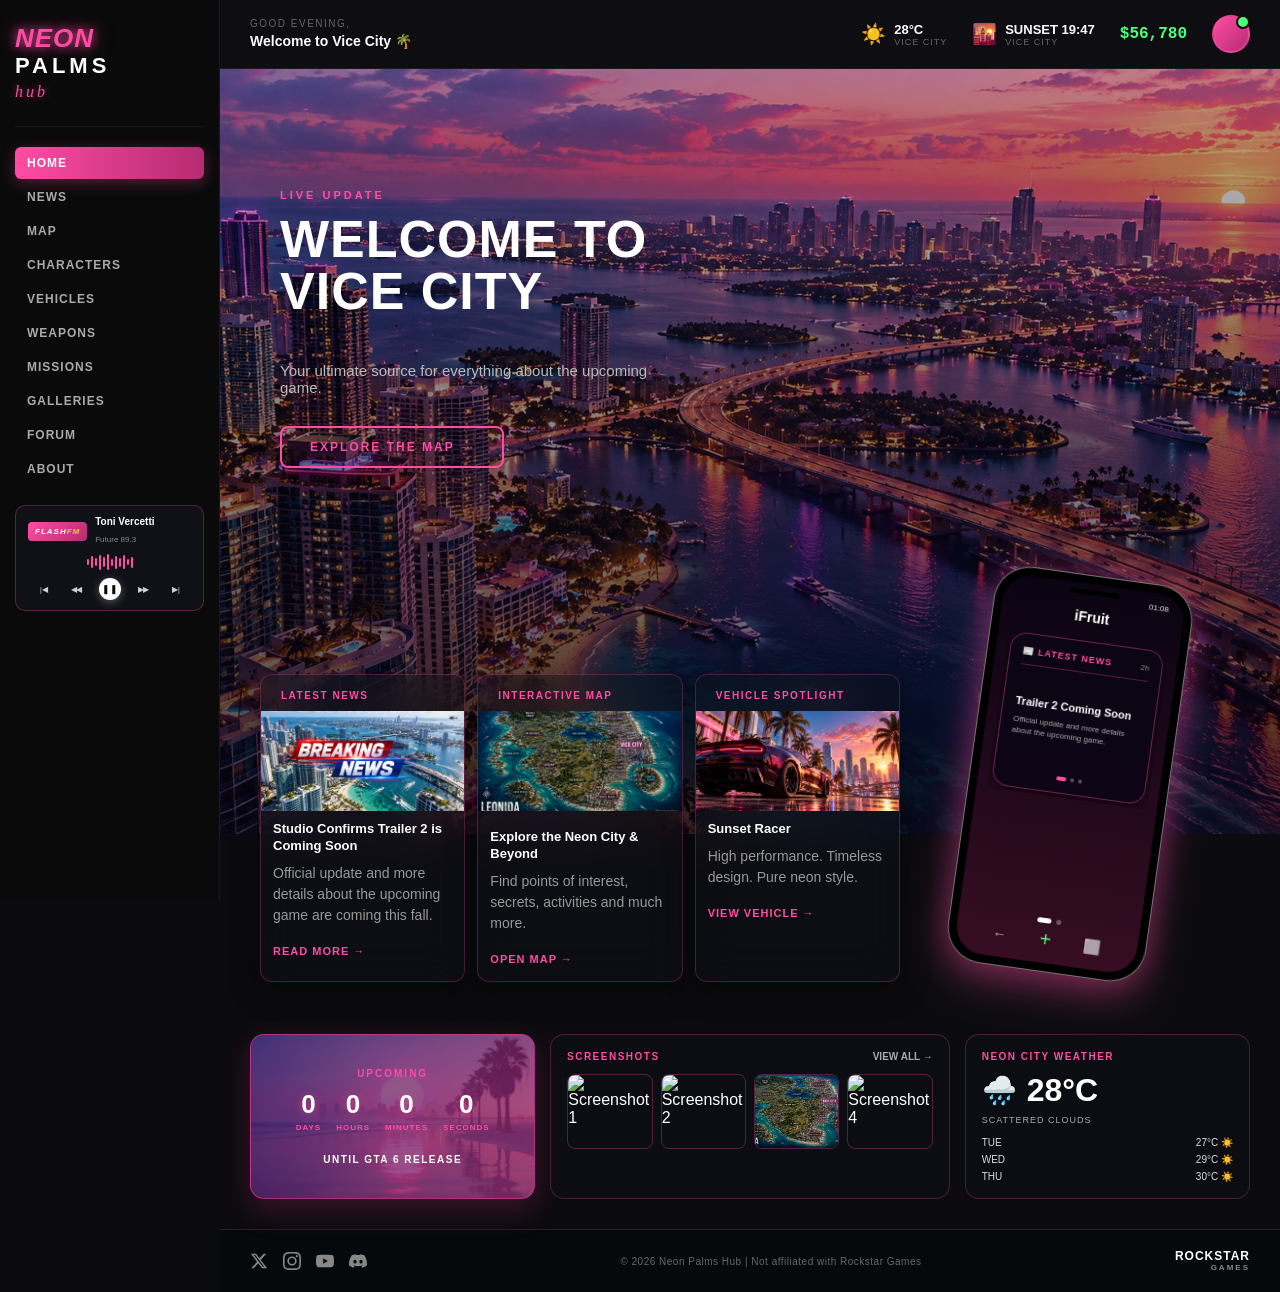
==== index.html @ c3caaa73 "Update index.html" ====
<!DOCTYPE html>
<html lang="en">
<head>
<meta charset="UTF-8">
<meta name="viewport" content="width=device-width, initial-scale=1.0">

<title>Neon Palms Hub</title>

<link rel="stylesheet" href="style.css?v=97">
</head> 

<body>

<div class="app-layout">


 <!-- LEFT SIDEBAR -->
  <aside class="sidebar">
    <div class="sidebar-brand">
  <div class="brand-neon">NEON</div>
  <div class="brand-palms">PALMS</div>
  <div class="brand-hub">hub</div>
</div>

  <nav class="sidebar-nav">
  <a href="#" class="active">HOME</a>
  <a href="news.html">NEWS</a>
  <a href="map/map.html">MAP</a>
  <a href="#">CHARACTERS</a>
  <a href="vehicles/vehicles.html">VEHICLES</a>
  <a href="#">WEAPONS</a>
  <a href="#">MISSIONS</a>
  <a href="#">GALLERIES</a>
  <a href="#">FORUM</a>
  <a href="#">ABOUT</a>
</nav>
    <!-- FLASH FM RADIO -->
    <div class="flash-fm">
      <div class="flash-fm-header">
        <div class="flash-fm-logo">FLASH<span>FM</span></div>
        <div class="flash-fm-info">
          <strong>Toni Vercetti</strong>
          <small>Future 89.3</small>
        </div>
      </div>

      <div class="flash-fm-wave">
        <span></span><span></span><span></span><span></span>
        <span></span><span></span><span></span><span></span>
        <span></span><span></span><span></span><span></span>
      </div>

 <div class="flash-fm-controls">
  <span>|◀</span>
  <span>◀◀</span>
  <span class="play">❚❚</span>
  <span>▶▶</span>
  <span>▶|</span>
</div>
    </div>
  </aside>

  <!-- MAIN CONTENT -->
  <main class="main-content">

    <!-- TOP BAR -->
    <div class="topbar-info">
      <div class="greeting">
        <small>GOOD EVENING,</small>
        <span>Welcome to Vice City 🌴</span>
      </div>

      <div class="info-items">
        <div class="info-item">
          <span class="icon">☀️</span>
          <div>
            <strong>28°C</strong>
            <small>VICE CITY</small>
          </div>
        </div>

        <div class="info-item">
          <span class="icon">🌇</span>
          <div>
            <strong>SUNSET 19:47</strong>
            <small>VICE CITY</small>
          </div>
        </div>

        <div class="info-item money">
          <strong>$56,780</strong>
        </div>

        <div class="avatar"></div>
      </div>
    </div>

    <!-- HERO -->
   <section class="hero">
  <small class="hero-tag">LIVE UPDATE</small>
  <h1>WELCOME TO<br>VICE CITY</h1>
  <p><p>Your ultimate source for everything about the upcoming game.</p>
  <button class="hero-btn">EXPLORE THE MAP →</button>
</section>
    <!-- CARDS + PHONE -->
    <section class="cards-section">
      <div class="cards-and-phone">

        <!-- LEFT: CARDS -->
        <div class="cards-grid">

          <!-- CARD 1 -->
          <div class="card">
            <small class="card-tag">LATEST NEWS</small>
            <img src="9E0396A2-DF76-4925-8F25-4E85D423ED23.png">
            <div class="card-content">
              <h3>Studio Confirms Trailer 2 is Coming Soon</h3>
<p>Official update and more details about the upcoming game are coming this fall.</p>
              <a href="#" class="read-more">READ MORE →</a>
            </div>
          </div>

          <!-- CARD 2 -->
          <div class="card">
            <small class="card-tag">INTERACTIVE MAP</small>
            <img src="C65D727B-AC5B-4603-906D-A6E5A848D5DF.png" alt="GTA 6 Map">
            <div class="card-content">
              <h3><h3>Explore the Neon City & Beyond</h3></h3>
              <p>Find points of interest, secrets, activities and much more.</p>
              <a href="map/map.html" class="read-more">OPEN MAP →</a>
            </div>
          </div>

         <!-- CARD 3 -->
<div class="card">
  <small class="card-tag">VEHICLE SPOTLIGHT</small>
  <img src="F811BF94-159E-4B72-94FC-85159CCEF93B.png" alt="Sunset Racer">
  <div class="card-content">
    <h3>Sunset Racer</h3>
    <p>High performance. Timeless design. Pure neon style.</p>
    <a href="vehicles/vehicles.html" class="read-more">VIEW VEHICLE →</a>
  </div>
</div>

        </div>

        <!-- RIGHT: PHONE -->
        <div class="phone-mockup">
  <div class="phone-frame">
    <div class="phone-screen">
      <div class="phone-notch"></div>
      <div class="phone-time" id="phoneTime">19:47</div>
      <h3 class="phone-title">iFruit</h3>
 <div class="phone-pages">

   <!-- PAGE 1: News Widget -->
<div class="phone-page page-single">
  <div class="news-widget-card">
    <div class="news-widget-header">
      <span>📰 LATEST NEWS</span>
      <small id="newsTime">2h</small>
    </div>

    <div class="news-widget-main">
     <h4 id="newsTitle">Trailer 2 Coming Soon</h4>
<p id="newsDesc">Official update and more details about the upcoming game.</p>
    </div>

    <div class="news-widget-footer">
      <div class="news-dot active" data-index="0"></div>
      <div class="news-dot" data-index="1"></div>
      <div class="news-dot" data-index="2"></div>
    </div>
  </div>
</div>


  <!-- PAGE 2: Sve ostale ikone -->
  <div class="phone-page">
    <div class="phone-app"><span class="app-icon map">🗺️</span><small>Map</small></div>
    <div class="phone-app"><span class="app-icon vehicles">🚗</span><small>Vehicles</small></div>
    <div class="phone-app"><span class="app-icon weapons">🔫</span><small>Weapons</small></div>
    <div class="phone-app"><span class="app-icon contacts">👤</span><small>Contacts</small></div>
    <div class="phone-app"><span class="app-icon missions">🎯</span><small>Missions</small></div>
    <div class="phone-app"><span class="app-icon gallery">🖼️</span><small>Gallery</small></div>
    <div class="phone-app"><span class="app-icon radio">📻</span><small>Radio</small></div>
    <div class="phone-app"><span class="app-icon settings">⚙️</span><small>Settings</small></div>
  </div>

</div>


<!-- PAGE INDICATORS -->
<div class="phone-dots">
  <span class="dot active"></span>
  <span class="dot"></span>
</div>
      <!-- PHONE BOTTOM BAR -->
<div class="phone-bottom">
  <span>←</span>
  <span class="plus">+</span>
  <span>⬜</span>
</div>
    </div>
  </div>
</div>
        
    </section>
 <!-- BOTTOM SECTION: TIMER + SCREENSHOTS + WEATHER -->
<section class="bottom-section">

  <!-- LEFT: UPCOMING TIMER -->
  <div class="upcoming-card">
    <small>UPCOMING</small>
    <div class="upcoming-timer">
      <div class="timer-block">
        <strong id="days">276</strong>
        <span>DAYS</span>
      </div>
      <div class="timer-block">
        <strong id="hours">14</strong>
        <span>HOURS</span>
      </div>
      <div class="timer-block">
        <strong id="minutes">32</strong>
        <span>MINUTES</span>
      </div>
      <div class="timer-block">
        <strong id="seconds">07</strong>
        <span>SECONDS</span>
      </div>
    </div>
    <p>UNTIL GTA 6 RELEASE</p>
  </div>

  <!-- MIDDLE: SCREENSHOTS -->
  <div class="screenshots-card">
    <div class="screenshots-header">
      <small>SCREENSHOTS</small>
      <a href="#">VIEW ALL →</a>
    </div>
    <div class="screenshots-grid">
      <img src="Jason_and_Lucia_10.jpg" alt="Screenshot 1">
      <img src="829FAF68-1581-4793-B1B5-91677BBCD508.png" alt="Screenshot 2">
      <img src="C65D727B-AC5B-4603-906D-A6E5A848D5DF.png" alt="Screenshot 3">
      <img src="713B8D01-E64C-4222-BC67-F849157B0B5C.png" alt="Screenshot 4">
    </div>
  </div>

  <!-- RIGHT: WEATHER -->
  <div class="weather-card">
    <small>NEON CITY WEATHER</small>
    <div class="weather-main">
      <span class="weather-icon">🌧️</span>
      <strong>28°C</strong>
    </div>
    <p>SCATTERED CLOUDS</p>
    <div class="weather-forecast">
      <div><span>TUE</span><span>27°C ☀️</span></div>
      <div><span>WED</span><span>29°C ☀️</span></div>
      <div><span>THU</span><span>30°C ☀️</span></div>
    </div>
  </div>

</section>


  </main>
  

</div>
<!-- FOOTER -->
<footer class="footer">
  <div class="footer-social">
    <a href="#" title="Twitter">
      <svg viewBox="0 0 24 24" width="18" height="18" fill="currentColor">
        <path d="M18.244 2.25h3.308l-7.227 8.26 8.502 11.24H16.17l-5.214-6.817L4.99 21.75H1.68l7.73-8.835L1.254 2.25H8.08l4.713 6.231zm-1.161 17.52h1.833L7.084 4.126H5.117z"/>
      </svg>
    </a>
    <a href="#" title="Instagram">
      <svg viewBox="0 0 24 24" width="18" height="18" fill="currentColor">
        <path d="M12 2.163c3.204 0 3.584.012 4.85.07 3.252.148 4.771 1.691 4.919 4.919.058 1.265.069 1.645.069 4.849 0 3.205-.012 3.584-.069 4.849-.149 3.225-1.664 4.771-4.919 4.919-1.266.058-1.644.07-4.85.07-3.204 0-3.584-.012-4.849-.07-3.26-.149-4.771-1.699-4.919-4.92-.058-1.265-.07-1.644-.07-4.849 0-3.204.013-3.583.07-4.849.149-3.227 1.664-4.771 4.919-4.919 1.266-.057 1.645-.069 4.849-.069zM12 0C8.741 0 8.333.014 7.053.072 2.695.272.273 2.69.073 7.052.014 8.333 0 8.741 0 12c0 3.259.014 3.668.072 4.948.2 4.358 2.618 6.78 6.98 6.98C8.333 23.986 8.741 24 12 24c3.259 0 3.668-.014 4.948-.072 4.354-.2 6.782-2.618 6.979-6.98.059-1.28.073-1.689.073-4.948 0-3.259-.014-3.667-.072-4.947-.196-4.354-2.617-6.78-6.979-6.98C15.668.014 15.259 0 12 0zm0 5.838a6.162 6.162 0 100 12.324 6.162 6.162 0 000-12.324zM12 16a4 4 0 110-8 4 4 0 010 8zm6.406-11.845a1.44 1.44 0 100 2.881 1.44 1.44 0 000-2.881z"/>
      </svg>
    </a>
    <a href="#" title="YouTube">
      <svg viewBox="0 0 24 24" width="18" height="18" fill="currentColor">
        <path d="M23.498 6.186a3.016 3.016 0 00-2.122-2.136C19.505 3.545 12 3.545 12 3.545s-7.505 0-9.377.505A3.017 3.017 0 00.502 6.186C0 8.07 0 12 0 12s0 3.93.502 5.814a3.016 3.016 0 002.122 2.136c1.871.505 9.376.505 9.376.505s7.505 0 9.377-.505a3.015 3.015 0 002.122-2.136C24 15.93 24 12 24 12s0-3.93-.502-5.814zM9.545 15.568V8.432L15.818 12l-6.273 3.568z"/>
      </svg>
    </a>
    <a href="#" title="Discord">
      <svg viewBox="0 0 24 24" width="18" height="18" fill="currentColor">
        <path d="M20.317 4.37a19.791 19.791 0 00-4.885-1.515.074.074 0 00-.079.037c-.21.375-.444.864-.608 1.25a18.27 18.27 0 00-5.487 0 12.64 12.64 0 00-.617-1.25.077.077 0 00-.079-.037A19.736 19.736 0 003.677 4.37a.07.07 0 00-.032.027C.533 9.046-.32 13.58.099 18.057a.082.082 0 00.031.057 19.9 19.9 0 005.993 3.03.078.078 0 00.084-.028 14.09 14.09 0 001.226-1.994.076.076 0 00-.041-.106 13.107 13.107 0 01-1.872-.892.077.077 0 01-.008-.128 10.2 10.2 0 00.372-.292.074.074 0 01.077-.01c3.928 1.793 8.18 1.793 12.062 0a.074.074 0 01.078.01c.12.098.246.198.373.292a.077.077 0 01-.006.127 12.299 12.299 0 01-1.873.892.077.077 0 00-.041.107c.36.698.772 1.362 1.225 1.993a.076.076 0 00.084.028 19.839 19.839 0 006.002-3.03.077.077 0 00.032-.054c.5-5.177-.838-9.674-3.549-13.66a.061.061 0 00-.031-.03zM8.02 15.33c-1.183 0-2.157-1.085-2.157-2.419 0-1.333.956-2.419 2.157-2.419 1.21 0 2.176 1.096 2.157 2.42 0 1.333-.956 2.418-2.157 2.418zm7.975 0c-1.183 0-2.157-1.085-2.157-2.419 0-1.333.955-2.419 2.157-2.419 1.21 0 2.176 1.096 2.157 2.42 0 1.333-.946 2.418-2.157 2.418z"/>
      </svg>
    </a>
  </div>
  <div class="footer-text">
   © 2026 Neon Palms Hub | Not affiliated with Rockstar Games
  </div>
  <div class="footer-rockstar">
    <span>ROCKSTAR</span>
    <small>GAMES</small>
  </div>
</footer>

<script src="script.js"></script>

  <script>
  const phonePages = document.querySelector('.phone-pages');
  const dots = document.querySelectorAll('.phone-dots .dot');

  if (phonePages && dots.length) {
    phonePages.addEventListener('scroll', () => {
      const pageWidth = phonePages.clientWidth;
      const currentPage = Math.round(phonePages.scrollLeft / pageWidth);

      dots.forEach((dot, index) => {
        dot.classList.toggle('active', index === currentPage);
      });
    });
  }
</script>

  <script>
  const newsData = [
    { time: "2h", title: "GTA 6 Trailer 2 Coming Soon", desc: "Official update and more details coming this fall." },
    { time: "5h", title: "New Vehicle Spotted in Leonida", desc: "A mysterious new car has been seen in Neon City." },
    { time: "1d", title: "Studio Confirms Map Size", desc: "The biggest map in gaming history is coming." }
  ];

  let currentNews = 0;
  const newsTime = document.getElementById('newsTime');
  const newsTitle = document.getElementById('newsTitle');
  const newsDesc = document.getElementById('newsDesc');
  const newsDots = document.querySelectorAll('.news-dot');

  function showNews(index) {
    if (!newsData[index]) return;
    newsTime.textContent = newsData[index].time;
    newsTitle.textContent = newsData[index].title;
    newsDesc.textContent = newsData[index].desc;
    newsDots.forEach((dot, i) => dot.classList.toggle('active', i === index));
  }

  newsDots.forEach(dot => {
    dot.style.cursor = 'pointer';
    dot.addEventListener('click', () => {
      currentNews = parseInt(dot.dataset.index);
      showNews(currentNews);
    });
  });

  setInterval(() => {
    currentNews = (currentNews + 1) % newsData.length;
    showNews(currentNews);
  }, 4000);
</script>
  <script>
  function updatePhoneTime() {
    const now = new Date();
    const hours = String(now.getHours()).padStart(2, '0');
    const minutes = String(now.getMinutes()).padStart(2, '0');
    const phoneTime = document.getElementById('phoneTime');
    if (phoneTime) {
      phoneTime.textContent = hours + ':' + minutes;
    }
  }

  updatePhoneTime();
  setInterval(updatePhoneTime, 1000);
</script>
<script>
  // Datum izlaska GTA 6 
const releaseDate = new Date('2026-11-19T00:00:00').getTime();

  function updateCountdown() {
    const now = new Date().getTime();
    const distance = releaseDate - now;

    if (distance < 0) {
      document.getElementById('days').textContent = '0';
      document.getElementById('hours').textContent = '0';
      document.getElementById('minutes').textContent = '0';
      document.getElementById('seconds').textContent = '0';
      return;
    }

    const days = Math.floor(distance / (1000 * 60 * 60 * 24));
    const hours = Math.floor((distance % (1000 * 60 * 60 * 24)) / (1000 * 60 * 60));
    const minutes = Math.floor((distance % (1000 * 60 * 60)) / (1000 * 60));
    const seconds = Math.floor((distance % (1000 * 60)) / 1000);

    document.getElementById('days').textContent = String(days).padStart(2, '0');
    document.getElementById('hours').textContent = String(hours).padStart(2, '0');
    document.getElementById('minutes').textContent = String(minutes).padStart(2, '0');
    document.getElementById('seconds').textContent = String(seconds).padStart(2, '0');
  }

  updateCountdown();
  setInterval(updateCountdown, 1000);
</script>
  
</body>
</html>
---- style.css ----
* {
  margin: 0;
  padding: 0;
  box-sizing: border-box;
}

body {
  background: #0b0b0f;
  color: white;
  font-family: Arial, sans-serif;
}

/* HERO */
.hero {
  position: relative;
  min-height: 85vh;
  display: flex;
  flex-direction: column;
  justify-content: flex-start;
  align-items: flex-start;
  text-align: left;
  padding: 120px 60px 60px;
  background:
    linear-gradient(rgba(10, 5, 20, 0.25), rgba(10, 5, 20, 0.75)),
    url("989C5226-C486-4909-80CF-B9C34F54B497.png") center / cover no-repeat;
  background-size: cover;
  background-position: center;
}

.hero h1 {
  font-size: 52px;
  margin-bottom: 15px;
  max-width: 600px;
  line-height: 1;
  text-transform: uppercase;
  letter-spacing: 1px;
}

.hero p {
  font-size: 15px;
  max-width: 400px;
  color: #bbbbbb;
  margin-bottom: 30px;
  text-align: left;
}

/* HERO TAG (LIVE UPDATE) */
.hero-tag {
  display: block;
  color: #ff4ca4;
  font-size: 11px;
  font-weight: 900;
  letter-spacing: 3px;
  margin-bottom: 12px;
  text-transform: uppercase;
}

/* HERO BUTTON (EXPLORE THE MAP) */
.hero-btn {
  padding: 12px 28px;
  border: 2px solid #ff4ca4;
  border-radius: 8px;
  background: transparent;
  color: #ff4ca4;
  font-size: 12px;
  font-weight: 900;
  letter-spacing: 2px;
  cursor: pointer;
  transition: 0.3s;
  text-transform: uppercase;
}

.hero-btn:hover {
  background: #ff4ca4;
  color: #fff;
  box-shadow: 0 0 25px rgba(255, 76, 164, 0.6);
}

/* GLOBAL BUTTON */
button {
  padding: 18px 40px;
  border: none;
  border-radius: 12px;
  background: #ff4fd8;
  color: white;
  font-size: 20px;
  cursor: pointer;
  transition: .3s;
}

button:hover {
  background: #ff2cc4;
  transform: scale(1.05);
}

/* NEWS SECTION (legacy) */
.news {
  padding: 80px 60px;
  background: #11131a;
}

.news h2 {
  text-align: center;
  font-size: 42px;
  color: #ff4fd8;
  margin-bottom: 50px;
}

.news-grid {
  display: grid;
  grid-template-columns: repeat(auto-fit, minmax(280px, 1fr));
  gap: 30px;
}

.news-card {
  background: #151515;
  border: 1px solid #222;
  border-radius: 15px;
  overflow: hidden;
  transition: .3s;
}

.news-card:hover {
  transform: translateY(-10px);
  border-color: #ff4fd8;
}

.news-card img {
  width: 100%;
  height: 200px;
  object-fit: cover;
}

.news-card-content {
  padding: 25px;
}

.news-card h3 {
  font-size: 28px;
  margin-bottom: 15px;
  color: #ff4fd8;
}

.news-card p {
  color: #cccccc;
  line-height: 1.7;
  margin-bottom: 20px;
}

.read-more {
  color: #ff4fd8;
  text-decoration: none;
  font-weight: bold;
}

.read-more:hover {
  text-decoration: underline;
}

/* LAYOUT */
.app-layout {
  display: flex;
  min-height: 100vh;
}

.sidebar {
  width: 220px;
  background: #0a0a0a;
  border-right: 1px solid #1a1a1a;
  padding: 25px 15px;
  position: fixed;
  top: 0;
  left: 0;
  height: 100vh;
  overflow-y: auto;
  z-index: 10;
}

.main-content {
  margin-left: 220px;
  width: calc(100% - 220px);
  min-height: 100vh;
}

/* SIDEBAR BRAND */
.sidebar-brand {
  display: flex;
  flex-direction: column;
  gap: 2px;
  padding: 0 0 25px 0;
  border-bottom: 1px solid #1a1a1a;
  margin-bottom: 20px;
}

.brand-neon {
  color: #ff4ca4;
  font-size: 26px;
  font-weight: 900;
  font-style: italic;
  font-family: 'Arial Black', sans-serif;
  letter-spacing: 1px;
  line-height: 1;
  text-shadow:
    0 0 10px rgba(255, 76, 164, 0.8),
    0 0 20px rgba(255, 76, 164, 0.5);
}

.brand-palms {
  color: #fff;
  font-size: 22px;
  font-weight: 900;
  font-family: 'Arial Black', sans-serif;
  letter-spacing: 4px;
  line-height: 1;
  margin-top: 2px;
}

.brand-hub {
  color: #ff4ca4;
  font-size: 16px;
  font-weight: 400;
  font-style: italic;
  font-family: 'Brush Script MT', 'Lucida Handwriting', cursive;
  letter-spacing: 3px;
  margin-top: 4px;
  text-shadow: 0 0 10px rgba(255, 76, 164, 0.5);
}

/* SIDEBAR NAV */
.sidebar-nav {
  display: flex;
  flex-direction: column;
  gap: 2px;
  margin-bottom: 20px;
}

.sidebar-nav a {
  color: #aaa;
  text-decoration: none;
  font-size: 12px;
  font-weight: 700;
  padding: 9px 12px;
  border-radius: 6px;
  display: block;
  transition: 0.2s;
  letter-spacing: 1px;
}

.sidebar-nav a:hover {
  background: rgba(255, 76, 164, 0.08);
  color: #fff;
}

.sidebar-nav a.active {
  background: linear-gradient(90deg, #ff4ca4, #b52b72);
  color: #fff;
  box-shadow: 0 4px 15px rgba(255, 76, 164, 0.3);
}

/* FLASH FM */
.flash-fm {
  margin-top: 20px;
  background: rgba(17, 19, 26, 0.8);
  border: 1px solid rgba(255, 76, 164, 0.3);
  border-radius: 10px;
  padding: 10px 12px;
}

.flash-fm-header {
  display: flex;
  align-items: center;
  gap: 8px;
  margin-bottom: 8px;
}

.flash-fm-logo {
  background: linear-gradient(135deg, #ff4ca4, #b52b72);
  color: #fff;
  font-size: 8px;
  font-weight: 900;
  padding: 5px 7px;
  border-radius: 4px;
  letter-spacing: 1px;
  font-style: italic;
  white-space: nowrap;
}

.flash-fm-logo span { color: #ffd11a; }

.flash-fm-info strong {
  display: block;
  font-size: 10px;
  color: #fff;
  line-height: 1.2;
}

.flash-fm-info small {
  font-size: 8px;
  color: #888;
}

.flash-fm-wave {
  display: flex;
  align-items: center;
  justify-content: center;
  gap: 2px;
  height: 16px;
  margin-bottom: 8px;
}

.flash-fm-wave span {
  width: 2px;
  background: #ff4ca4;
  border-radius: 1px;
  animation: wave 1s infinite ease-in-out;
}

.flash-fm-wave span:nth-child(1) { height: 6px; animation-delay: 0.1s; }
.flash-fm-wave span:nth-child(2) { height: 12px; animation-delay: 0.2s; }
.flash-fm-wave span:nth-child(3) { height: 8px; animation-delay: 0.3s; }
.flash-fm-wave span:nth-child(4) { height: 15px; animation-delay: 0.4s; }
.flash-fm-wave span:nth-child(5) { height: 10px; animation-delay: 0.5s; }
.flash-fm-wave span:nth-child(6) { height: 16px; animation-delay: 0.6s; }
.flash-fm-wave span:nth-child(7) { height: 7px; animation-delay: 0.7s; }
.flash-fm-wave span:nth-child(8) { height: 13px; animation-delay: 0.8s; }
.flash-fm-wave span:nth-child(9) { height: 9px; animation-delay: 0.9s; }
.flash-fm-wave span:nth-child(10) { height: 14px; animation-delay: 1s; }
.flash-fm-wave span:nth-child(11) { height: 6px; animation-delay: 1.1s; }
.flash-fm-wave span:nth-child(12) { height: 11px; animation-delay: 1.2s; }

@keyframes wave {
  0%, 100% { transform: scaleY(1); }
  50% { transform: scaleY(1.6); }
}

.flash-fm-controls {
  display: flex;
  justify-content: space-between;
  align-items: center;
  color: #fff;
  font-size: 11px;
  padding: 0 4px;
}

.flash-fm-controls span {
  width: 22px;
  height: 22px;
  display: flex;
  align-items: center;
  justify-content: center;
  cursor: pointer;
  transition: 0.2s;
  opacity: 0.8;
  font-size: 8px;
  letter-spacing: -1px;
  font-family: monospace;
}

.flash-fm-controls .play {
  width: 22px;
  height: 22px;
  background: #fff;
  color: #000;
  border-radius: 50%;
  font-size: 9px;
  opacity: 1;
  letter-spacing: 0;
  box-shadow: 0 2px 8px rgba(255, 255, 255, 0.3);
}

/* TOP BAR INFO */
.topbar-info {
  display: flex;
  justify-content: space-between;
  align-items: center;
  padding: 15px 30px;
  background: #0d0d12;
  border-bottom: 1px solid #1a1a1a;
}

.greeting small {
  display: block;
  font-size: 10px;
  color: #666;
  letter-spacing: 1.5px;
  margin-bottom: 3px;
}

.greeting span {
  font-size: 14px;
  color: #fff;
  font-weight: 700;
}

.info-items {
  display: flex;
  align-items: center;
  gap: 25px;
}

.info-item {
  display: flex;
  align-items: center;
  gap: 8px;
}

.info-item .icon { font-size: 20px; }

.info-item strong {
  display: block;
  font-size: 13px;
  color: #fff;
}

.info-item small {
  display: block;
  font-size: 9px;
  color: #666;
  letter-spacing: 1px;
}

.info-item.money strong {
  color: #4cff7c;
  font-size: 16px;
  font-family: 'Courier New', monospace;
}

.avatar {
  width: 38px;
  height: 38px;
  border-radius: 50%;
  background: linear-gradient(135deg, #ff4ca4, #b52b72);
  border: 2px solid rgba(255, 76, 164, 0.5);
  position: relative;
}

.avatar::after {
  content: '';
  position: absolute;
  top: -2px;
  right: -2px;
  width: 10px;
  height: 10px;
  background: #4cff7c;
  border-radius: 50%;
  border: 2px solid #0d0d12;
}

/* CARDS SECTION */
.cards-section {
  padding: 20px 20px;
  margin-top: -180px;
  position: relative;
  z-index: 5;
  background: transparent;
}

.cards-grid {
  display: grid;
  grid-template-columns: repeat(3, 1fr);
  gap: 12px;
  min-width: 0;
}

.card {
  background: rgba(17, 19, 26, 0.45);
  backdrop-filter: blur(20px);
  -webkit-backdrop-filter: blur(20px);
  border: 1px solid rgba(255, 76, 164, 0.25);
  border-radius: 12px;
  overflow: hidden;
  transition: 0.3s;
  position: relative;
  box-shadow: 0 8px 30px rgba(0, 0, 0, 0.4);
}

.card:hover {
  transform: translateY(-5px);
  border-color: rgba(255, 76, 164, 0.6);
  box-shadow: 0 10px 30px rgba(255, 76, 164, 0.15);
}

.card-tag {
  display: block;
  padding: 15px 20px 10px;
  font-size: 10px;
  color: #ff4ca4;
  font-weight: 900;
  letter-spacing: 1.5px;
}

.card img {
  width: 100%;
  height: 100px;
  object-fit: cover;
  display: block;
}

.card-content {
  padding: 10px 12px 14px;
}

.card-content h3 {
  font-size: 13px;
  color: #fff;
  margin-bottom: 8px;
  line-height: 1.3;
}

.card-content p {
  font-size: 14px;
  color: #999;
  line-height: 1.5;
  margin-bottom: 15px;
}

.read-more {
  color: #ff4ca4;
  text-decoration: none;
  font-size: 11px;
  font-weight: 900;
  letter-spacing: 1px;
  transition: 0.2s;
}

.read-more:hover {
  color: #ff2cc4;
  letter-spacing: 1.5px;
}

/* CARDS AND PHONE LAYOUT */
.cards-and-phone {
  display: grid;
  grid-template-columns: 2fr 1fr;
  gap: 20px;
  align-items: start;
  padding: 0 20px;
}

/* PHONE MOCKUP */
.phone-mockup {
  display: flex;
  justify-content: center;
  align-items: flex-start;
  padding: 20px 0;
  margin-top: -120px;
  margin-right: 20px;
  position: relative;
  z-index: 10;
  transform: rotate(8deg);
  transition: transform 0.3s ease;
}

.phone-frame {
  width: 200px;
  height: 400px;
  background: #000;
  border-radius: 36px;
  padding: 8px;
  box-shadow: 
    0 15px 40px rgba(255, 76, 164, 0.35),
    0 0 30px rgba(255, 76, 164, 0.25);
  border: 1.5px solid rgba(192, 192, 192, 0.6);
  position: relative;
}

.phone-screen {
  width: 100%;
  height: 100%;
  background:
    linear-gradient(rgba(26, 10, 46, 0.4), rgba(181, 43, 114, 0.3)),
    url("Jason_and_Lucia_10.jpg") center / cover no-repeat;
  border-radius: 28px;
  padding: 25px 10px 10px;
  position: relative;
  overflow: hidden;
  display: flex;
  flex-direction: column;
}

.phone-notch {
  position: absolute;
  top: 6px;
  left: 50%;
  transform: translateX(-50%);
  width: 50px;
  height: 5px;
  background: #000;
  border-radius: 3px;
  z-index: 5;
}

.phone-time {
  position: absolute;
  top: 10px;
  right: 16px;
  font-size: 8px;
  color: #fff;
  opacity: 0.9;
  z-index: 5;
}

.phone-title {
  font-size: 14px;
  color: #fff;
  text-align: center;
  margin: 0 0 12px;
  font-weight: 700;
  position: relative;
  z-index: 4;
  text-shadow: 0 2px 6px rgba(0, 0, 0, 0.7);
}

.phone-pages {
  display: flex;
  overflow-x: auto;
  scroll-snap-type: x mandatory;
  -webkit-overflow-scrolling: touch;
  scrollbar-width: none;
  width: 100%;
  position: relative;
  z-index: 3;
}

.phone-pages::-webkit-scrollbar { display: none; }

.phone-page {
  flex: 0 0 100%;
  scroll-snap-align: start;
  display: grid;
  grid-template-columns: repeat(3, 1fr);
  grid-auto-rows: min-content;
  gap: 14px 6px;
  padding: 0 4px;
  box-sizing: border-box;
  align-content: start;
}

.phone-page.page-single {
  display: block;
  padding: 4px;
  position: relative;
  overflow: hidden;
}

.phone-apps {
  display: grid;
  grid-template-columns: repeat(3, 1fr);
  gap: 10px;
  width: 100%;
  position: relative;
  z-index: 3;
}

.phone-app {
  display: flex;
  flex-direction: column;
  align-items: center;
  gap: 4px;
}

.phone-app span {
  width: 34px;
  height: 34px;
  border-radius: 9px;
  display: flex;
  align-items: center;
  justify-content: center;
  font-size: 15px;
  box-shadow: 0 2px 6px rgba(0, 0, 0, 0.5);
}

.app-icon.news { background: linear-gradient(135deg, #ff4ca4, #b52b72); }
.app-icon.map { background: linear-gradient(135deg, #4cff7c, #1a7a3c); }
.app-icon.contacts { background: linear-gradient(135deg, #4c9cff, #1a4a7a); }
.app-icon.vehicles { background: linear-gradient(135deg, #ff9c4c, #b55a1a); }
.app-icon.weapons { background: linear-gradient(135deg, #ff4c4c, #7a1a1a); }
.app-icon.missions { background: linear-gradient(135deg, #ffd11a, #7a5a0a); }
.app-icon.gallery { background: linear-gradient(135deg, #a77cff, #4a1a7a); }
.app-icon.radio { background: linear-gradient(135deg, #4cd4ff, #1a5a7a); }
.app-icon.settings { background: linear-gradient(135deg, #888, #333); }

.phone-app small {
  font-size: 7px;
  color: #fff;
  opacity: 0.95;
  text-shadow: 0 1px 3px rgba(0, 0, 0, 0.8);
}

/* NEWS WIDGET */
.news-widget-card {
  width: 100%;
  height: 100%;
  background: rgba(10, 5, 20, 0.85);
  backdrop-filter: blur(15px);
  border: 1px solid rgba(255, 76, 164, 0.4);
  border-radius: 16px;
  padding: 12px;
  display: flex;
  flex-direction: column;
  justify-content: space-between;
  box-shadow: 0 8px 25px rgba(0, 0, 0, 0.5);
  pointer-events: none;
  user-select: none;
  position: relative;
}

.news-widget-header {
  display: flex;
  justify-content: space-between;
  align-items: center;
  padding-bottom: 8px;
  border-bottom: 1px solid rgba(255, 76, 164, 0.3);
}

.news-widget-header span {
  font-size: 9px;
  color: #ff4ca4;
  font-weight: 900;
  letter-spacing: 1px;
}

.news-widget-header small {
  font-size: 8px;
  color: #888;
}

.news-widget-main {
  flex: 1;
  display: flex;
  flex-direction: column;
  justify-content: center;
  padding: 8px 0;
}

.news-widget-main h4 {
  font-size: 11px;
  color: #fff;
  line-height: 1.3;
  margin-bottom: 6px;
}

.news-widget-main p {
  font-size: 8px;
  color: #aaa;
  line-height: 1.4;
}

.news-widget-footer {
  display: flex;
  justify-content: center;
  gap: 4px;
  padding-top: 6px;
}

.news-dot {
  width: 4px;
  height: 4px;
  border-radius: 50%;
  background: rgba(255, 255, 255, 0.3);
  cursor: pointer;
  transition: 0.3s;
  pointer-events: auto;
}

.news-dot.active {
  background: #ff4ca4;
  width: 10px;
  border-radius: 2px;
}

.phone-dots {
  position: absolute;
  bottom: 40px;
  left: 0;
  right: 0;
  display: flex;
  justify-content: center;
  gap: 5px;
  z-index: 3;
}

.phone-dots .dot {
  width: 5px;
  height: 5px;
  border-radius: 50%;
  background: rgba(255, 255, 255, 0.3);
  transition: 0.3s;
}

.phone-dots .dot.active {
  background: #fff;
  width: 14px;
  border-radius: 3px;
}

.phone-bottom {
  position: absolute;
  bottom: 12px;
  left: 0;
  right: 0;
  display: flex;
  justify-content: space-around;
  align-items: center;
  padding: 0 20px;
  z-index: 5;
}

.phone-bottom span {
  color: #fff;
  font-size: 14px;
  opacity: 0.7;
  cursor: pointer;
  transition: 0.2s;
}

.phone-bottom span.plus {
  font-size: 20px;
  font-weight: 300;
  color: #4cff7c;
  opacity: 1;
}

/* BOTTOM SECTION */
.bottom-section {
  display: grid;
  grid-template-columns: 1fr 1.4fr 1fr;
  gap: 15px;
  padding: 20px 30px 30px;
  align-items: stretch;
}

.upcoming-card {
  position: relative;
  overflow: hidden;
  background: linear-gradient(135deg, rgba(74, 20, 100, 0.95), rgba(181, 43, 114, 0.85));
  border: 1px solid rgba(255, 76, 164, 0.5);
  border-radius: 14px;
  padding: 18px;
  text-align: center;
  box-shadow: 0 10px 30px rgba(181, 43, 114, 0.3);
  display: flex;
  flex-direction: column;
  justify-content: center;
}

.upcoming-card::before {
  content: '';
  position: absolute;
  inset: 0;
  background: url("illustration-tourist-attraction-city.jpg") center / cover no-repeat;
  opacity: 0.25;
  z-index: 0;
}

.upcoming-card > * {
  position: relative;
  z-index: 1;
}

.upcoming-card small {
  display: block;
  color: #ff4ca4;
  font-size: 10px;
  font-weight: 900;
  letter-spacing: 2px;
  margin-bottom: 12px;
}

.upcoming-timer {
  display: flex;
  justify-content: center;
  gap: 15px;
  margin-bottom: 10px;
}

.timer-block {
  display: flex;
  flex-direction: column;
  align-items: center;
}

.timer-block strong {
  font-size: 26px;
  color: #fff;
  font-weight: 900;
  line-height: 1;
  text-shadow: 0 2px 10px rgba(255, 76, 164, 0.5);
}

.timer-block span {
  font-size: 8px;
  color: #ff4ca4;
  font-weight: 700;
  letter-spacing: 1px;
  margin-top: 6px;
}

.upcoming-card p {
  color: #fff;
  font-size: 10px;
  letter-spacing: 1.5px;
  margin-top: 12px;
  font-weight: 700;
}

.screenshots-card {
  background: rgba(17, 19, 26, 0.4);
  backdrop-filter: blur(15px);
  -webkit-backdrop-filter: blur(15px);
  border: 1px solid rgba(255, 76, 164, 0.25);
  border-radius: 14px;
  padding: 16px;
}

.screenshots-header {
  display: flex;
  justify-content: space-between;
  align-items: center;
  margin-bottom: 12px;
}

.screenshots-header small {
  color: #ff4ca4;
  font-size: 10px;
  font-weight: 900;
  letter-spacing: 1.5px;
}

.screenshots-header a {
  color: #aaa;
  font-size: 10px;
  text-decoration: none;
  font-weight: 700;
}

.screenshots-grid {
  display: grid;
  grid-template-columns: repeat(4, 1fr);
  gap: 8px;
}

.screenshots-grid img {
  width: 100%;
  height: 75px;
  object-fit: cover;
  border-radius: 8px;
  border: 1px solid rgba(255, 76, 164, 0.3);
}

.weather-card {
  background: rgba(17, 19, 26, 0.4);
  backdrop-filter: blur(15px);
  -webkit-backdrop-filter: blur(15px);
  border: 1px solid rgba(255, 76, 164, 0.25);
  border-radius: 14px;
  padding: 16px;
  display: flex;
  flex-direction: column;
}

.weather-card small {
  color: #ff4ca4;
  font-size: 10px;
  font-weight: 900;
  letter-spacing: 1.5px;
  display: block;
  margin-bottom: 10px;
}

.weather-main {
  display: flex;
  align-items: center;
  gap: 10px;
}

.weather-icon { font-size: 28px; }

.weather-main strong {
  font-size: 32px;
  color: #fff;
  font-weight: 900;
}

.weather-card p {
  font-size: 9px;
  color: #aaa;
  letter-spacing: 1px;
  margin: 6px 0 12px;
}

.weather-forecast {
  display: flex;
  flex-direction: column;
  gap: 6px;
}

.weather-forecast div {
  display: flex;
  justify-content: space-between;
  font-size: 10px;
  color: #ddd;
}

/* FOOTER */
.footer {
  display: flex;
  justify-content: space-between;
  align-items: center;
  padding: 20px 30px;
  border-top: 1px solid rgba(255, 76, 164, 0.2);
  background: rgba(5, 9, 13, 0.9);
  margin-left: 220px;
  width: calc(100% - 220px);
}

.footer-social {
  display: flex;
  gap: 15px;
}

.footer-social a {
  color: #888;
  text-decoration: none;
  transition: 0.2s;
  display: flex;
  align-items: center;
  justify-content: center;
}

.footer-social a:hover {
  color: #ff4ca4;
  transform: scale(1.15);
}

.footer-text {
  color: #666;
  font-size: 10px;
  letter-spacing: 0.5px;
}

.footer-rockstar {
  text-align: right;
  color: #fff;
  font-size: 12px;
  font-weight: 900;
  letter-spacing: 1px;
  line-height: 1;
}

.footer-rockstar small {
  display: block;
  font-size: 8px;
  color: #888;
  letter-spacing: 2px;
  margin-top: 2px;
}
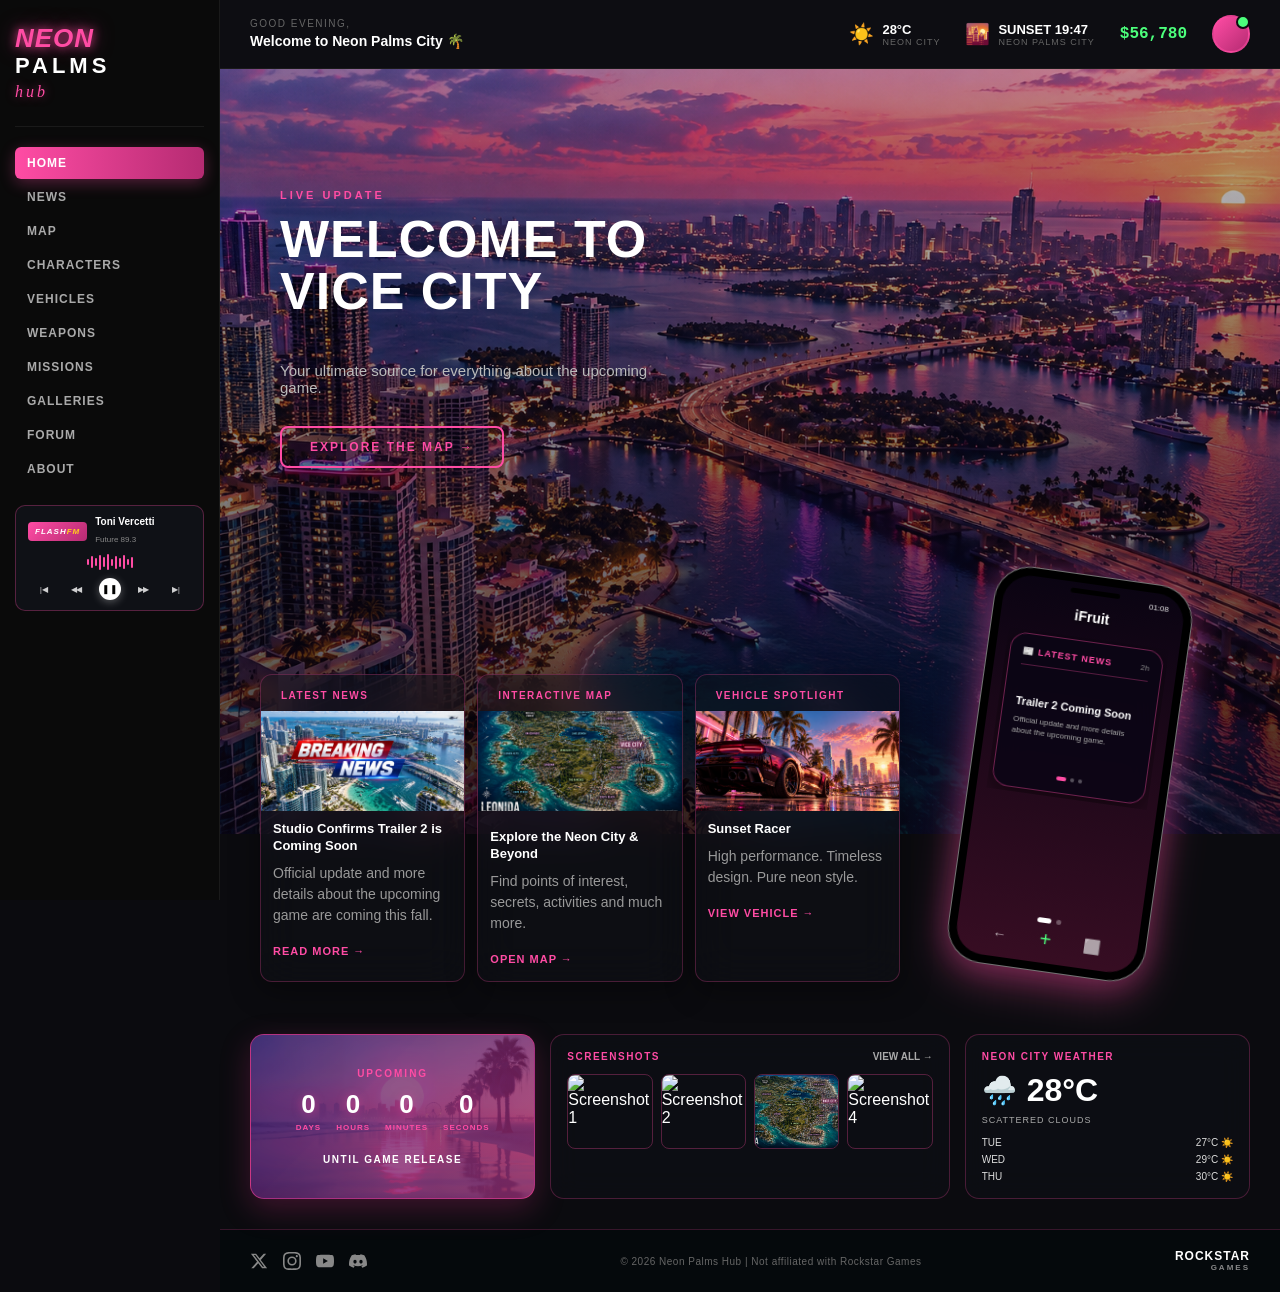
==== commit 28b25939: "Update index.html" ====
--- a/index.html
+++ b/index.html
@@ -67,7 +67,7 @@
     <div class="topbar-info">
       <div class="greeting">
         <small>GOOD EVENING,</small>
-        <span>Welcome to Vice City 🌴</span>
+        <span>Welcome to Neon Palms City 🌴</span>
       </div>
 
       <div class="info-items">
@@ -75,7 +75,7 @@
           <span class="icon">☀️</span>
           <div>
             <strong>28°C</strong>
-            <small>VICE CITY</small>
+            <small>NEON CITY</small>
           </div>
         </div>
 
@@ -83,7 +83,7 @@
           <span class="icon">🌇</span>
           <div>
             <strong>SUNSET 19:47</strong>
-            <small>VICE CITY</small>
+            <small>NEON PALMS CITY</small>
           </div>
         </div>
 
@@ -230,7 +230,7 @@
         <span>SECONDS</span>
       </div>
     </div>
-    <p>UNTIL GTA 6 RELEASE</p>
+    <p>UNTIL GAME RELEASE</p>
   </div>
 
   <!-- MIDDLE: SCREENSHOTS -->
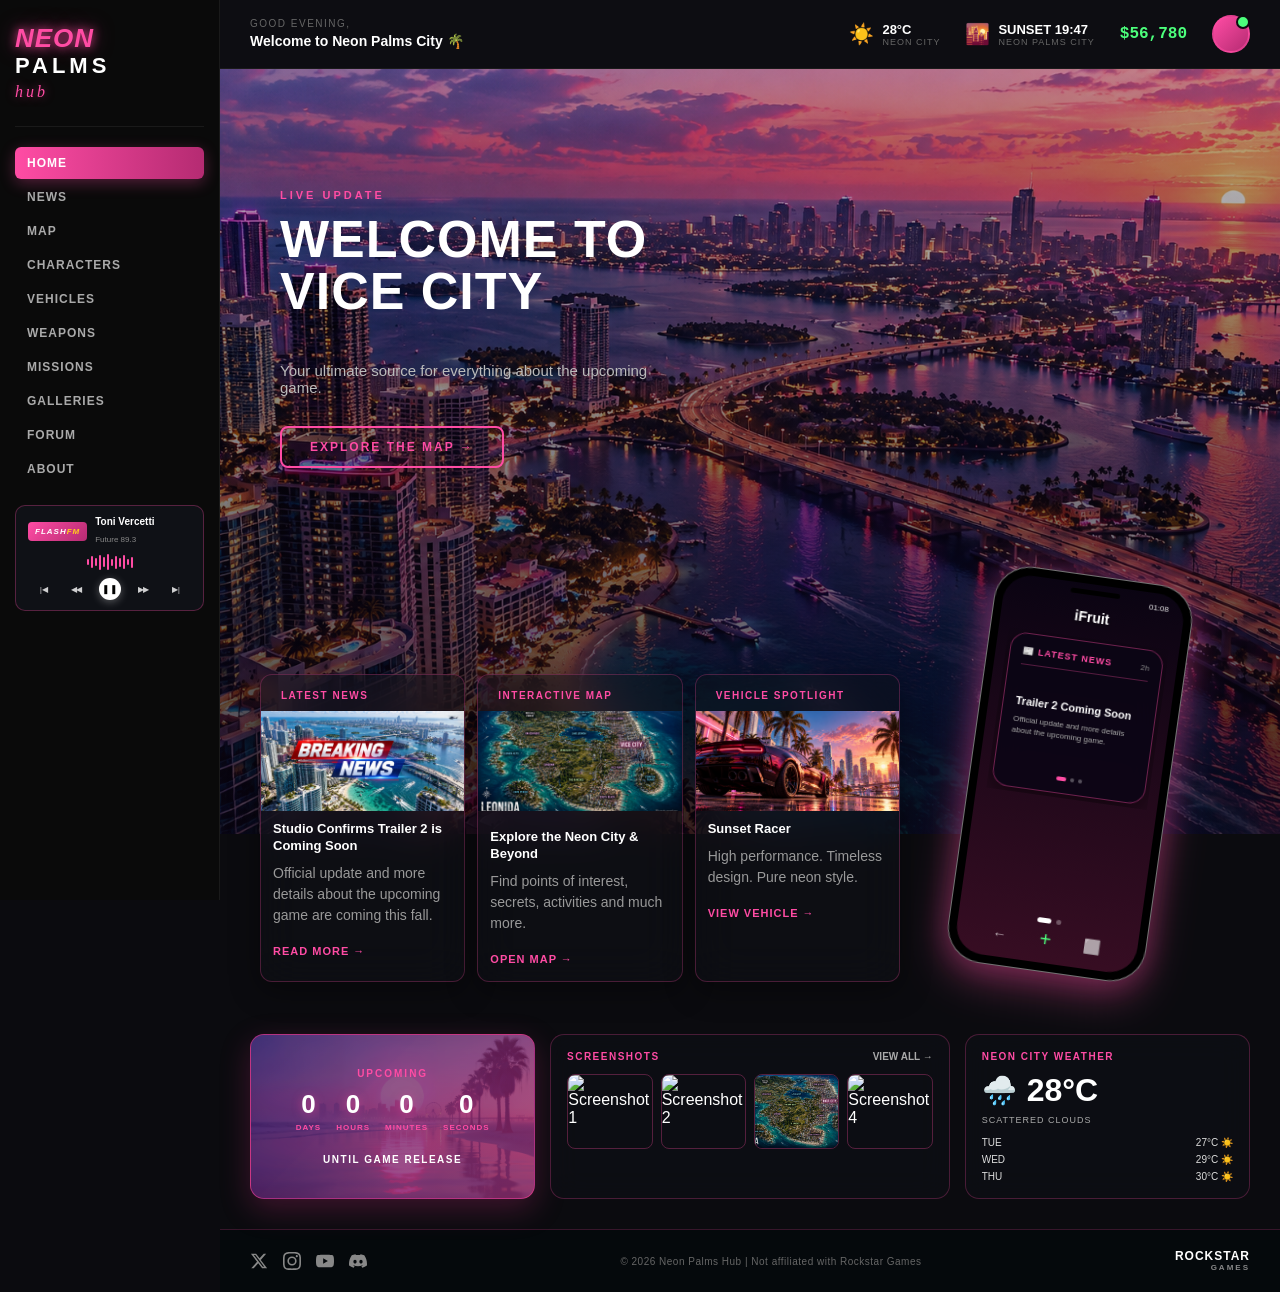
==== commit a4d7925a: "Update index.html" ====
--- a/index.html
+++ b/index.html
@@ -26,7 +26,7 @@
   <a href="#" class="active">HOME</a>
   <a href="news.html">NEWS</a>
   <a href="map/map.html">MAP</a>
-  <a href="#">CHARACTERS</a>
+  <a href="characters/characters.html">CHARACTERS</a>
   <a href="vehicles/vehicles.html">VEHICLES</a>
   <a href="#">WEAPONS</a>
   <a href="#">MISSIONS</a>
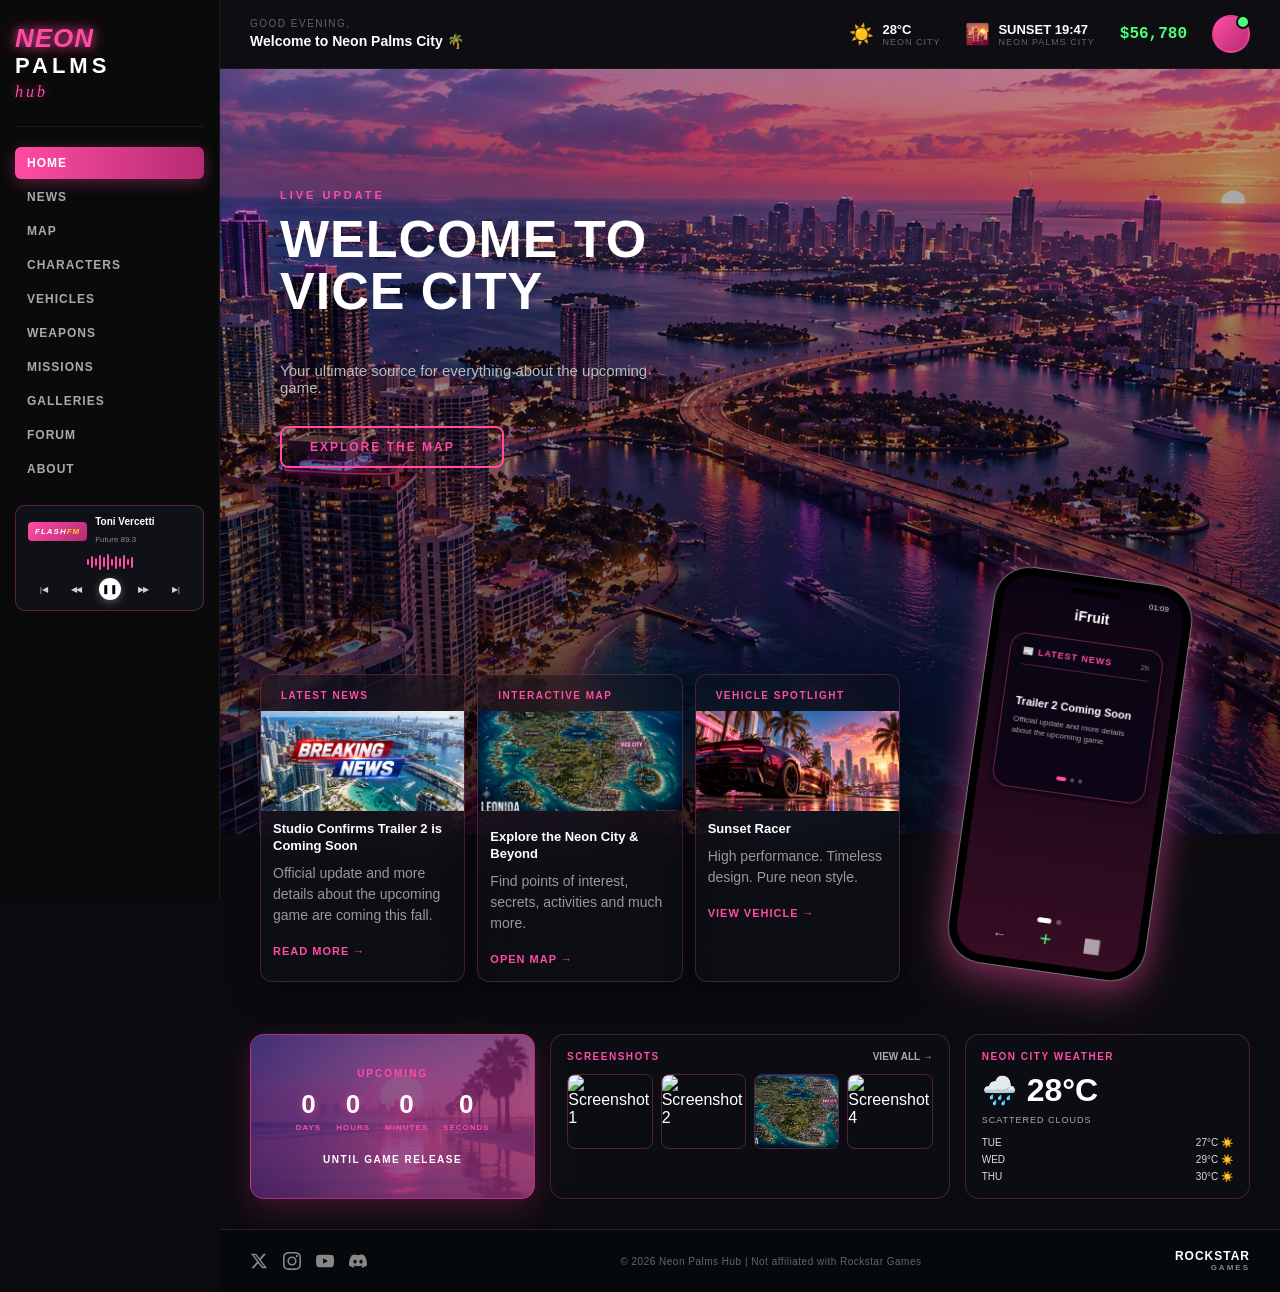
==== commit 27339ed3: "Update index.html" ====
--- a/index.html
+++ b/index.html
@@ -28,7 +28,7 @@
   <a href="map/map.html">MAP</a>
   <a href="characters/characters.html">CHARACTERS</a>
   <a href="vehicles/vehicles.html">VEHICLES</a>
-  <a href="#">WEAPONS</a>
+  <a href="weapons/weapons.html">WEAPONS</a>
   <a href="#">MISSIONS</a>
   <a href="#">GALLERIES</a>
   <a href="#">FORUM</a>
